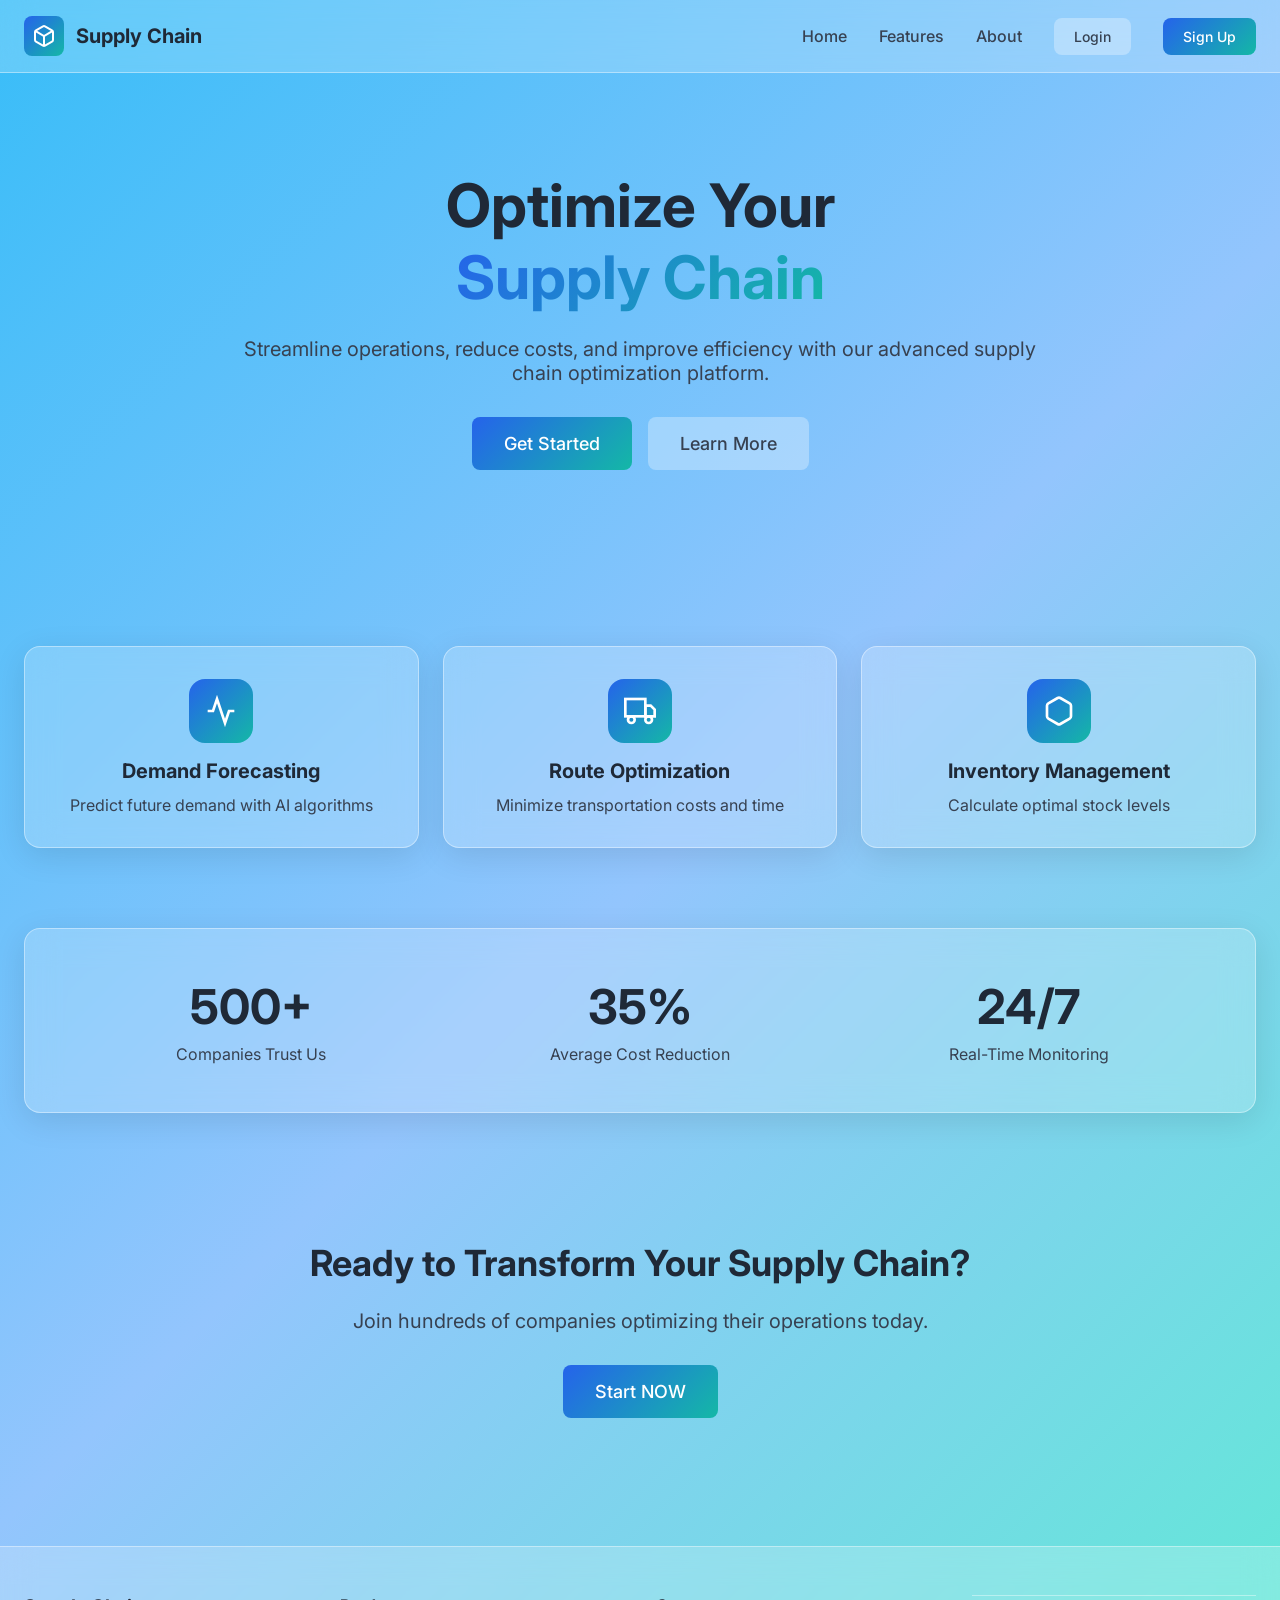
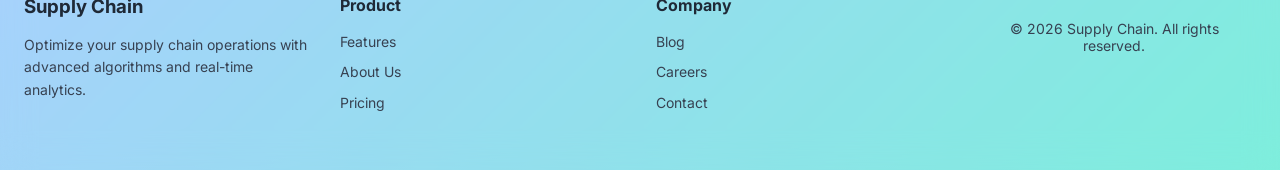
==== frontend/index.html @ 4887dc03 "added all pages" ====
<!DOCTYPE html>
<html lang="en">
<head>
  <meta charset="UTF-8">
  <meta name="viewport" content="width=device-width, initial-scale=1.0">
  <title>Supply Chain - Homepage</title>
  <link rel="stylesheet" href="style.css">
</head>
<body>
  <!-- Navbar -->
  <nav class="navbar">
    <div class="navbar-content">
      <a href="index.html" class="navbar-brand">
        <div class="brand-icon">
          <svg width="24" height="24" viewBox="0 0 24 24" fill="none" stroke="white" stroke-width="2">
            <path d="M21 16V8a2 2 0 0 0-1-1.73l-7-4a2 2 0 0 0-2 0l-7 4A2 2 0 0 0 3 8v8a2 2 0 0 0 1 1.73l7 4a2 2 0 0 0 2 0l7-4A2 2 0 0 0 21 16z"/>
            <polyline points="3.27 6.96 12 12.01 20.73 6.96"/>
            <line x1="12" y1="22.08" x2="12" y2="12"/>
          </svg>
        </div>
        <span class="brand-text">Supply Chain</span>
      </a>

      <ul class="nav-menu">
        <li><a href="index.html" class="nav-link">Home</a></li>
        <li><a href="features.html" class="nav-link">Features</a></li>
        <li><a href="about.html" class="nav-link">About</a></li>
        <li><a href="login.html" class="btn btn-secondary">Login</a></li>
        <li><a href="signup.html" class="btn btn-primary">Sign Up</a></li>
      </ul>

      <button class="mobile-menu-btn" onclick="toggleMobileMenu()">
        <svg width="24" height="24" viewBox="0 0 24 24" fill="none" stroke="currentColor" stroke-width="2">
          <line x1="3" y1="12" x2="21" y2="12"/>
          <line x1="3" y1="6" x2="21" y2="6"/>
          <line x1="3" y1="18" x2="21" y2="18"/>
        </svg>
      </button>
    </div>
  </nav>

  <!-- Hero Section -->
  <section class="hero">
    <div class="container">
      <h1>
        Optimize Your<br>
        <span class="gradient-text">Supply Chain</span>
      </h1>
      <p>
        Streamline operations, reduce costs, and improve efficiency with our advanced
        supply chain optimization platform.
      </p>
      <div class="hero-buttons">
        <a href="signup.html" class="btn btn-primary btn-lg">Get Started</a>
        <a href="about.html" class="btn btn-secondary btn-lg">Learn More</a>
      </div>
    </div>
  </section>

  <!-- Features Section -->
  <section class="container" style="padding: 80px 24px;">
    <div class="grid grid-cols-1 grid-cols-md-3">
      <div class="glass-card feature-card">
        <div class="feature-icon">
          <svg width="32" height="32" viewBox="0 0 24 24" fill="none" stroke="white" stroke-width="2">
            <polyline points="22 12 18 12 15 21 9 3 6 12 2 12"/>
          </svg>
        </div>
        <h3>Demand Forecasting</h3>
        <p>Predict future demand with AI algorithms</p>
      </div>

      <div class="glass-card feature-card">
        <div class="feature-icon">
          <svg width="32" height="32" viewBox="0 0 24 24" fill="none" stroke="white" stroke-width="2">
            <rect x="1" y="3" width="15" height="13"/>
            <polygon points="16 8 20 8 23 11 23 16 16 16 16 8"/>
            <circle cx="5.5" cy="18.5" r="2.5"/>
            <circle cx="18.5" cy="18.5" r="2.5"/>
          </svg>
        </div>
        <h3>Route Optimization</h3>
        <p>Minimize transportation costs and time</p>
      </div>

      <div class="glass-card feature-card">
        <div class="feature-icon">
          <svg width="32" height="32" viewBox="0 0 24 24" fill="none" stroke="white" stroke-width="2">
            <path d="M21 16V8a2 2 0 0 0-1-1.73l-7-4a2 2 0 0 0-2 0l-7 4A2 2 0 0 0 3 8v8a2 2 0 0 0 1 1.73l7 4a2 2 0 0 0 2 0l7-4A2 2 0 0 0 21 16z"/>
          </svg>
        </div>
        <h3>Inventory Management</h3>
        <p>Calculate optimal stock levels</p>
      </div>
    </div>
  </section>

  <!-- Stats Section -->
  <section class="container" style="padding: 0 24px 80px;">
    <div class="glass-card stats">
      <div class="stats-grid">
        <div class="stat-item">
          <h3>500+</h3>
          <p>Companies Trust Us</p>
        </div>
        <div class="stat-item">
          <h3>35%</h3>
          <p>Average Cost Reduction</p>
        </div>
        <div class="stat-item">
          <h3>24/7</h3>
          <p>Real-Time Monitoring</p>
        </div>
      </div>
    </div>
  </section>

  <!-- CTA Section -->
  <section class="hero" style="padding: 48px 24px;">
    <div class="container text-center">
      <h2 style="font-size: 36px; font-weight: 700; margin-bottom: 24px; color: #1f2937;">
        Ready to Transform Your Supply Chain?
      </h2>
      <p style="font-size: 20px; color: #374151; margin-bottom: 32px;">
        Join hundreds of companies optimizing their operations today.
      </p>
      <a href="signup.html" class="btn btn-primary btn-lg">Start NOW</a>
    </div>
  </section>

  <!-- Footer -->
  <footer class="footer">
    <div class="footer-content">
      <div class="footer-section">
        <h3>Supply Chain </h3>
        <p>Optimize your supply chain operations with advanced algorithms and real-time analytics.</p>
      </div>

      <div class="footer-section">
        <h4>Product</h4>
        <a href="features.html">Features</a>
        <a href="about.html">About Us</a>
        <a href="#">Pricing</a>
      </div>

      <div class="footer-section">
        <h4>Company</h4>
        <a href="#">Blog</a>
        <a href="#">Careers</a>
        <a href="#">Contact</a>
      </div>

    <div class="footer-bottom">
      <p>&copy; 2026 Supply Chain. All rights reserved.</p>
    </div>
  </footer>

  <script src="script.js"></script>
</body>
</html>
---- frontend/style.css ----
/* Google Fonts */
@import url('https://fonts.googleapis.com/css2?family=Inter:wght@300;400;500;600;700;800;900&display=swap');

/* Reset and Base Styles */
* {
  margin: 0;
  padding: 0;
  box-sizing: border-box;
}

body {
  font-family: 'Inter', -apple-system, BlinkMacSystemFont, 'Segoe UI', sans-serif;
  background: linear-gradient(135deg, #38bdf8 0%, #93c5fd 50%, #5eead4 100%);
  min-height: 100vh;
  color: #1f2937;
}

/* Glassmorphism Card */
.glass-card {
  background: rgba(255, 255, 255, 0.2);
  backdrop-filter: blur(16px);
  border-radius: 16px;
  border: 1px solid rgba(255, 255, 255, 0.4);
  box-shadow: 0 8px 32px rgba(0, 0, 0, 0.1);
}

/* Container */
.container {
  max-width: 1280px;
  margin: 0 auto;
  padding: 0 24px;
}

/* Navbar */
.navbar {
  background: rgba(255, 255, 255, 0.2);
  backdrop-filter: blur(16px);
  border-bottom: 1px solid rgba(255, 255, 255, 0.4);
  position: sticky;
  top: 0;
  z-index: 1000;
}

.navbar-content {
  display: flex;
  align-items: center;
  justify-content: space-between;
  padding: 16px 24px;
  max-width: 1280px;
  margin: 0 auto;
}

.navbar-brand {
  display: flex;
  align-items: center;
  gap: 12px;
  text-decoration: none;
  color: #1f2937;
}

.brand-icon {
  background: linear-gradient(135deg, #2563eb, #14b8a6);
  padding: 8px;
  border-radius: 8px;
  display: flex;
  align-items: center;
  justify-content: center;
}

.brand-text {
  font-size: 20px;
  font-weight: 700;
}

.nav-menu {
  display: flex;
  align-items: center;
  gap: 32px;
  list-style: none;
}

.nav-link {
  text-decoration: none;
  color: #374151;
  font-weight: 500;
  transition: color 0.3s;
}

.nav-link:hover {
  color: #1f2937;
}

.btn {
  padding: 10px 20px;
  border-radius: 8px;
  font-weight: 500;
  text-decoration: none;
  transition: all 0.3s;
  border: none;
  cursor: pointer;
  font-size: 14px;
  display: inline-flex;
  align-items: center;
  gap: 8px;
}

.btn-primary {
  background: linear-gradient(135deg, #2563eb, #14b8a6);
  color: white;
}

.btn-primary:hover {
  box-shadow: 0 8px 24px rgba(37, 99, 235, 0.4);
  transform: translateY(-2px);
}

.btn-secondary {
  background: rgba(255, 255, 255, 0.3);
  color: #374151;
}

.btn-secondary:hover {
  background: rgba(255, 255, 255, 0.5);
}

.btn-lg {
  padding: 16px 32px;
  font-size: 18px;
}

.mobile-menu-btn {
  display: none;
  background: none;
  border: none;
  cursor: pointer;
  padding: 8px;
}

/* Footer */
.footer {
  background: rgba(255, 255, 255, 0.2);
  backdrop-filter: blur(16px);
  border-top: 1px solid rgba(255, 255, 255, 0.4);
  margin-top: 80px;
}

.footer-content {
  padding: 48px 24px;
  max-width: 1280px;
  margin: 0 auto;
  display: grid;
  grid-template-columns: repeat(auto-fit, minmax(250px, 1fr));
  gap: 32px;
}

.footer-section h3,
.footer-section h4 {
  margin-bottom: 16px;
  color: #1f2937;
  font-weight: 700;
}

.footer-section p,
.footer-section a {
  color: #374151;
  font-size: 14px;
  line-height: 1.6;
  text-decoration: none;
  display: block;
  margin-bottom: 8px;
}

.footer-section a:hover {
  color: #1f2937;
}

.social-links {
  display: flex;
  gap: 16px;
}

.social-link {
  background: rgba(255, 255, 255, 0.3);
  padding: 8px;
  border-radius: 8px;
  display: flex;
  align-items: center;
  justify-content: center;
  transition: all 0.3s;
}

.social-link:hover {
  background: rgba(255, 255, 255, 0.5);
}

.footer-bottom {
  border-top: 1px solid rgba(255, 255, 255, 0.4);
  padding: 24px;
  text-align: center;
  color: #374151;
  font-size: 14px;
}

/* Hero Section */
.hero {
  text-align: center;
  padding: 96px 24px;
}

.hero h1 {
  font-size: 60px;
  font-weight: 700;
  line-height: 1.2;
  margin-bottom: 24px;
  color: #1f2937;
}

.gradient-text {
  background: linear-gradient(135deg, #2563eb, #14b8a6);
  -webkit-background-clip: text;
  -webkit-text-fill-color: transparent;
  background-clip: text;
}

.hero p {
  font-size: 20px;
  color: #374151;
  max-width: 800px;
  margin: 0 auto 32px;
}

.hero-buttons {
  display: flex;
  gap: 16px;
  justify-content: center;
  flex-wrap: wrap;
}

/* Grid Layouts */
.grid {
  display: grid;
  gap: 24px;
}

.grid-cols-1 { grid-template-columns: repeat(1, 1fr); }
.grid-cols-2 { grid-template-columns: repeat(2, 1fr); }
.grid-cols-3 { grid-template-columns: repeat(3, 1fr); }
.grid-cols-4 { grid-template-columns: repeat(4, 1fr); }

/* Feature Cards */
.feature-card {
  padding: 32px;
  text-align: center;
  transition: transform 0.3s;
}

.feature-card:hover {
  transform: scale(1.05);
}

.feature-icon {
  width: 64px;
  height: 64px;
  margin: 0 auto 16px;
  background: linear-gradient(135deg, #2563eb, #14b8a6);
  border-radius: 16px;
  display: flex;
  align-items: center;
  justify-content: center;
}

.feature-card h3 {
  font-size: 20px;
  font-weight: 700;
  margin-bottom: 12px;
  color: #1f2937;
}

.feature-card p {
  color: #374151;
}

/* Stats Section */
.stats {
  padding: 48px;
  text-align: center;
}

.stats-grid {
  display: grid;
  grid-template-columns: repeat(auto-fit, minmax(200px, 1fr));
  gap: 32px;
}

.stat-item h3 {
  font-size: 48px;
  font-weight: 700;
  color: #1f2937;
  margin-bottom: 8px;
}

.stat-item p {
  color: #374151;
}

/* Form Styles */
.form-container {
  width: 100%;
  max-width: 480px;
  margin: 0 auto;
  padding: 64px 24px;
}

.form-card {
  padding: 32px;
}

.form-header {
  text-align: center;
  margin-bottom: 32px;
}

.form-header h1 {
  font-size: 30px;
  font-weight: 700;
  background: linear-gradient(135deg, #2563eb, #14b8a6);
  -webkit-background-clip: text;
  -webkit-text-fill-color: transparent;
  background-clip: text;
  margin-top: 16px;
}

.form-group {
  margin-bottom: 20px;
}

.form-group label {
  display: block;
  margin-bottom: 8px;
  font-weight: 500;
  color: #1f2937;
  font-size: 14px;
}

.form-input {
  width: 100%;
  padding: 12px 16px;
  border: 1px solid rgba(255, 255, 255, 0.4);
  border-radius: 8px;
  font-size: 14px;
  background: rgba(255, 255, 255, 0.3);
  color: #1f2937;
  transition: all 0.3s;
}

.form-input:focus {
  outline: none;
  border-color: #2563eb;
  background: rgba(255, 255, 255, 0.5);
}

.form-footer {
  text-align: center;
  margin-top: 24px;
  font-size: 14px;
  color: #4b5563;
}

.form-footer a {
  color: #2563eb;
  font-weight: 600;
  text-decoration: none;
}

.form-footer a:hover {
  text-decoration: underline;
}

/* Dashboard Layout */
.dashboard {
  display: flex;
  min-height: 100vh;
}

.sidebar {
  width: 256px;
  background: rgba(255, 255, 255, 0.2);
  backdrop-filter: blur(16px);
  border-right: 1px solid rgba(255, 255, 255, 0.4);
  padding: 24px;
}

.sidebar-nav {
  list-style: none;
  margin-top: 24px;
}

.sidebar-nav li {
  margin-bottom: 8px;
}

.sidebar-link {
  display: flex;
  align-items: center;
  gap: 12px;
  padding: 12px 16px;
  border-radius: 12px;
  text-decoration: none;
  color: #374151;
  font-weight: 500;
  transition: all 0.3s;
}

.sidebar-link:hover {
  background: rgba(255, 255, 255, 0.3);
}

.sidebar-link.active {
  background: linear-gradient(135deg, #2563eb, #14b8a6);
  color: white;
  box-shadow: 0 4px 12px rgba(37, 99, 235, 0.3);
}

.dashboard-navbar {
  background: rgba(255, 255, 255, 0.2);
  backdrop-filter: blur(16px);
  border-bottom: 1px solid rgba(255, 255, 255, 0.4);
  padding: 16px 24px;
  display: flex;
  justify-content: space-between;
  align-items: center;
  position: sticky;
  top: 0;
  z-index: 100;
}

.profile-circle {
  width: 40px;
  height: 40px;
  border-radius: 50%;
  background: linear-gradient(135deg, #2563eb, #14b8a6);
  display: flex;
  align-items: center;
  justify-content: center;
  color: white;
  cursor: pointer;
  position: relative;
  transition: all 0.3s;
}

.profile-circle:hover {
  box-shadow: 0 4px 12px rgba(37, 99, 235, 0.5);
}

.profile-dropdown {
  position: absolute;
  top: 50px;
  right: 0;
  width: 200px;
  background: rgba(255, 255, 255, 0.9);
  backdrop-filter: blur(16px);
  border-radius: 12px;
  border: 1px solid rgba(255, 255, 255, 0.4);
  box-shadow: 0 8px 24px rgba(0, 0, 0, 0.15);
  display: none;
  overflow: hidden;
}

.profile-dropdown.show {
  display: block;
}

.profile-info {
  padding: 16px;
  border-bottom: 1px solid rgba(0, 0, 0, 0.1);
}

.profile-info p {
  margin: 0;
  color: #1f2937;
  font-weight: 600;
  font-size: 14px;
}

.profile-info small {
  color: #6b7280;
  font-size: 12px;
}

.profile-dropdown a {
  display: block;
  padding: 12px 16px;
  color: #374151;
  text-decoration: none;
  transition: background 0.3s;
  font-size: 14px;
}

.profile-dropdown a:hover {
  background: rgba(255, 255, 255, 0.5);
}

.main-content {
  flex: 1;
  padding: 32px;
}

.page-header {
  margin-bottom: 32px;
}

.page-header h1 {
  font-size: 36px;
  font-weight: 700;
  color: #1f2937;
  margin-bottom: 8px;
}

.page-header p {
  color: #6b7280;
  font-size: 16px;
}

/* Metric Cards */
.metric-card {
  padding: 24px;
  display: flex;
  justify-content: space-between;
  align-items: flex-start;
}

.metric-info h3 {
  font-size: 14px;
  color: #6b7280;
  margin-bottom: 12px;
}

.metric-info p {
  font-size: 30px;
  font-weight: 700;
  color: #1f2937;
}

.metric-icon {
  width: 48px;
  height: 48px;
  border-radius: 12px;
  display: flex;
  align-items: center;
  justify-content: center;
}

/* Data Section */
.data-section {
  padding: 24px;
  margin-bottom: 32px;
}

.data-section h2 {
  font-size: 24px;
  font-weight: 700;
  color: #1f2937;
  margin-bottom: 24px;
}

.form-row {
  display: grid;
  grid-template-columns: repeat(auto-fit, minmax(250px, 1fr));
  gap: 16px;
  margin-bottom: 16px;
}

/* Table Styles */
table {
  width: 100%;
  margin-top: 24px;
  border-collapse: collapse;
}

table thead tr {
  border-bottom: 2px solid rgba(0, 0, 0, 0.2);
}

table th {
  text-align: left;
  padding: 12px 16px;
  color: #374151;
  font-weight: 600;
  font-size: 14px;
}

table td {
  padding: 12px 16px;
  color: #1f2937;
  border-bottom: 1px solid rgba(0, 0, 0, 0.1);
}

table tbody tr:hover {
  background: rgba(255, 255, 255, 0.2);
}

/* Optimization Page */
.optimization-container {
  display: flex;
  align-items: center;
  justify-content: center;
  min-height: 500px;
}

.optimization-card {
  padding: 48px;
  text-align: center;
  max-width: 600px;
}

.optimization-icon {
  width: 96px;
  height: 96px;
  margin: 0 auto 24px;
  background: linear-gradient(135deg, #2563eb, #14b8a6);
  border-radius: 50%;
  display: flex;
  align-items: center;
  justify-content: center;
}

.optimization-card h2 {
  font-size: 28px;
  font-weight: 700;
  color: #1f2937;
  margin-bottom: 12px;
}

.optimization-card p {
  color: #6b7280;
  margin-bottom: 32px;
}

/* Loading Spinner */
.spinner {
  animation: spin 1s linear infinite;
}

@keyframes spin {
  from { transform: rotate(0deg); }
  to { transform: rotate(360deg); }
}

/* Progress Bar */
.progress-bar {
  width: 100%;
  height: 8px;
  background: rgba(255, 255, 255, 0.3);
  border-radius: 4px;
  overflow: hidden;
  margin-top: 32px;
}

.progress-fill {
  height: 100%;
  background: linear-gradient(90deg, #2563eb, #14b8a6);
  width: 0%;
  animation: progress 2s ease-in-out;
}

@keyframes progress {
  from { width: 0%; }
  to { width: 66%; }
}

/* Chart Placeholder */
.chart-placeholder {
  background: rgba(255, 255, 255, 0.3);
  border-radius: 12px;
  height: 256px;
  display: flex;
  align-items: center;
  justify-content: center;
  color: #6b7280;
}

/* Responsive Design */
@media (max-width: 768px) {
  .nav-menu {
    display: none;
  }

  .mobile-menu-btn {
    display: block;
  }

  .nav-menu.mobile-open {
    display: flex;
    flex-direction: column;
    position: absolute;
    top: 100%;
    left: 0;
    right: 0;
    background: rgba(255, 255, 255, 0.95);
    backdrop-filter: blur(16px);
    padding: 16px;
    gap: 16px;
    box-shadow: 0 8px 16px rgba(0, 0, 0, 0.1);
  }

  .hero h1 {
    font-size: 36px;
  }

  .grid-cols-2,
  .grid-cols-3,
  .grid-cols-4 {
    grid-template-columns: repeat(1, 1fr);
  }

  .dashboard {
    flex-direction: column;
  }

  .sidebar {
    width: 100%;
    border-right: none;
    border-bottom: 1px solid rgba(255, 255, 255, 0.4);
  }

  .sidebar-nav {
    display: flex;
    overflow-x: auto;
    margin-top: 0;
  }

  .sidebar-nav li {
    margin-bottom: 0;
    margin-right: 8px;
  }
}

@media (min-width: 768px) {
  .grid-cols-md-2 { grid-template-columns: repeat(2, 1fr); }
  .grid-cols-md-3 { grid-template-columns: repeat(3, 1fr); }
  .grid-cols-md-4 { grid-template-columns: repeat(4, 1fr); }
}

/* Utility Classes */
.text-center { text-align: center; }
.mt-4 { margin-top: 16px; }
.mt-8 { margin-top: 32px; }
.mb-4 { margin-bottom: 16px; }
.mb-8 { margin-bottom: 32px; }
.p-4 { padding: 16px; }
.p-6 { padding: 24px; }
.hidden { display: none; }
.flex { display: flex; }
.items-center { align-items: center; }
.justify-between { justify-content: space-between; }
.gap-4 { gap: 16px; }

/* Profile Page Extra Styling */

.profile-avatar {
  width: 70px;
  height: 70px;
  margin: 20px auto;
  border-radius: 50%;
  background: linear-gradient(135deg, #2563eb, #14b8a6);
  display: flex;
  align-items: center;
  justify-content: center;
  font-size: 28px;
  color: white;
  font-weight: bold;
}

.profile-info-box {
  background: rgba(255,255,255,0.1);
  padding: 15px;
  border-radius: 10px;
  margin-bottom: 20px;
  color: white;
}

.profile-info-box p {
  margin: 8px 0;
}

.back-btn {
  background: transparent;
  border: none;
  color: #38bdf8;
  cursor: pointer;
  margin-bottom: 10px;
  font-size: 14px;
}

.back-btn:hover {
  text-decoration: underline;
}

#msg {
  text-align: center;
  margin-top: 10px;
}
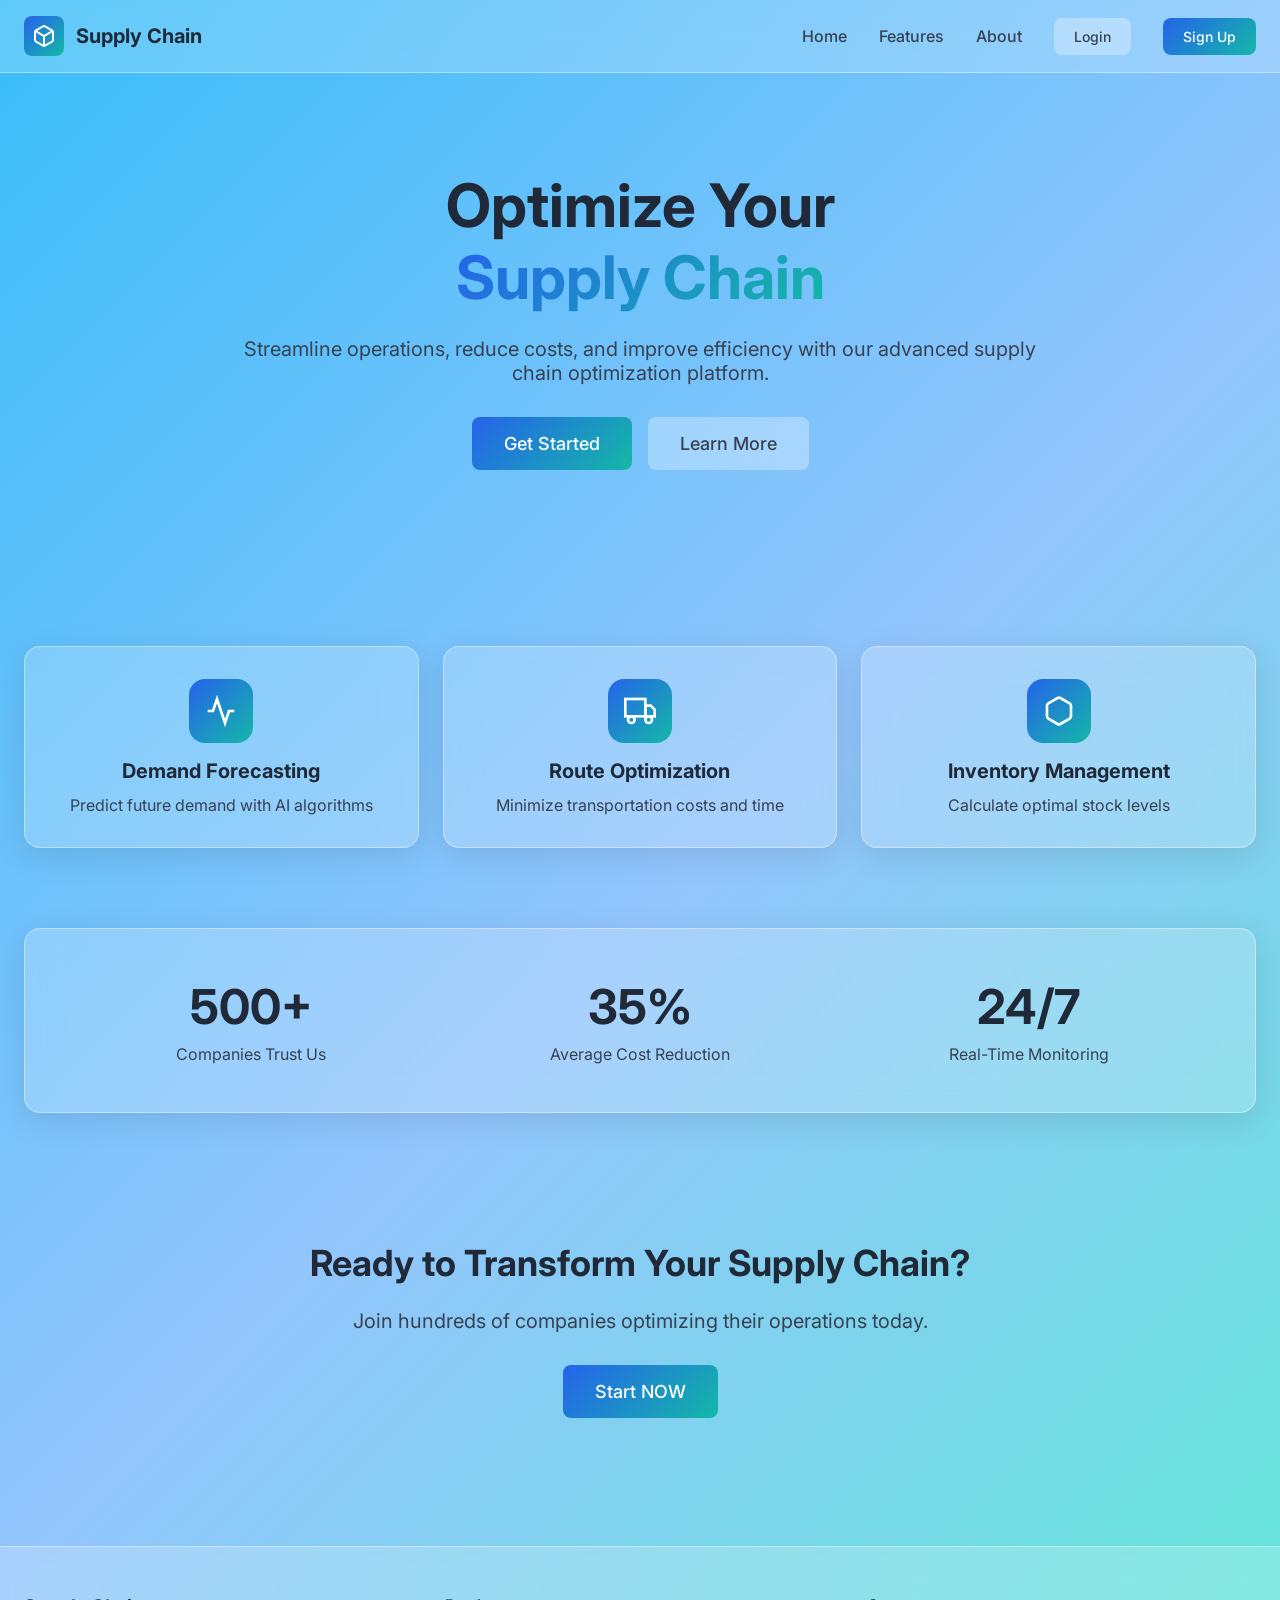
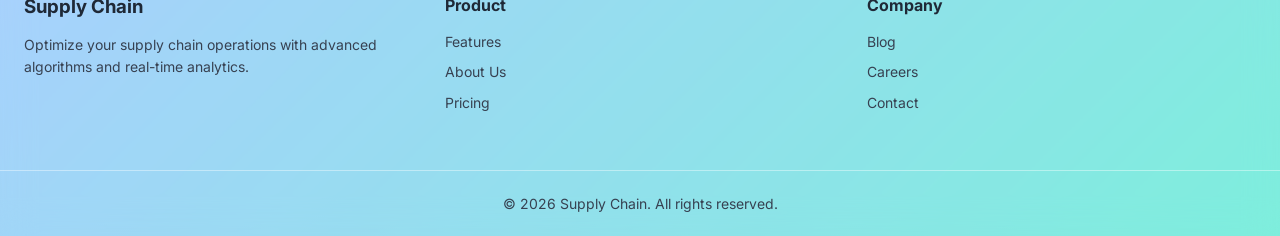
==== commit 0079d599: "basic changes" ====
--- a/frontend/index.html
+++ b/frontend/index.html
@@ -149,7 +149,7 @@
         <a href="#">Careers</a>
         <a href="#">Contact</a>
       </div>
-
+    </div>
     <div class="footer-bottom">
       <p>&copy; 2026 Supply Chain. All rights reserved.</p>
     </div>
--- a/frontend/style.css
+++ b/frontend/style.css
@@ -99,8 +99,10 @@
   border: none;
   cursor: pointer;
   font-size: 14px;
+
   display: inline-flex;
   align-items: center;
+  justify-content: center;   
   gap: 8px;
 }
 
@@ -758,7 +760,7 @@
 /* Profile Page Extra Styling */
 
 .profile-avatar {
-  width: 70px;
+  width: 80px;
   height: 70px;
   margin: 20px auto;
   border-radius: 50%;
@@ -772,11 +774,11 @@
 }
 
 .profile-info-box {
-  background: rgba(255,255,255,0.1);
+  background: rgba(255, 255, 255, 0.2);
   padding: 15px;
   border-radius: 10px;
   margin-bottom: 20px;
-  color: white;
+  color: rgb(9, 60, 65);
 }
 
 .profile-info-box p {
@@ -796,7 +798,7 @@
   text-decoration: underline;
 }
 
-#msg {
+#msg {  
   text-align: center;
   margin-top: 10px;
 }
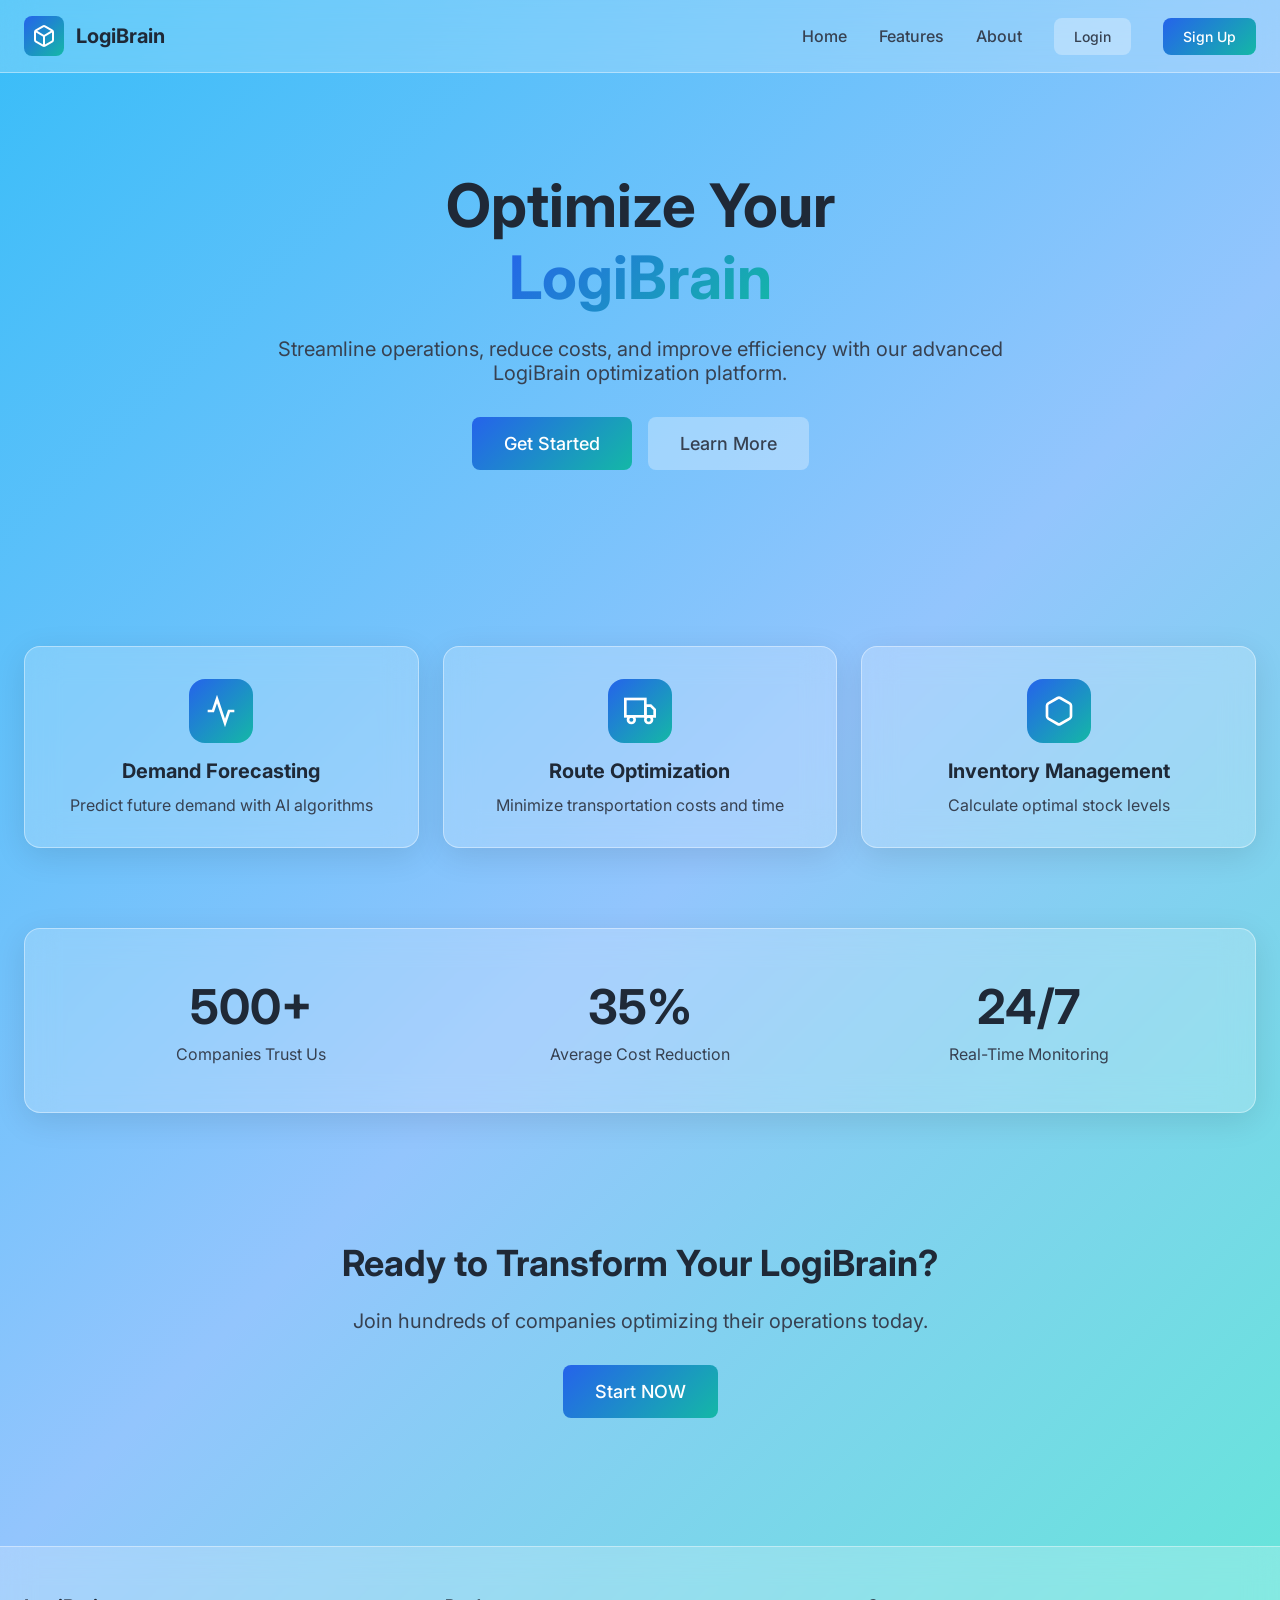
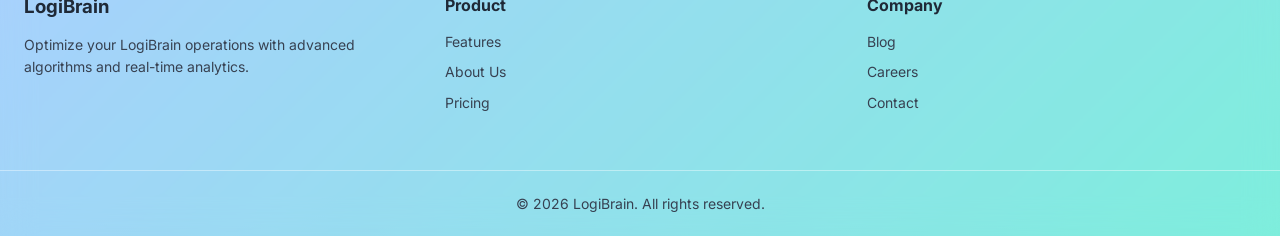
==== commit dc55e0ca: "added auto db creation, .env file example and some minor frontend changes" ====
--- a/frontend/index.html
+++ b/frontend/index.html
@@ -1,9 +1,9 @@
-<!DOCTYPE html>
+<!DOCTYPE htmle>
 <html lang="en">
 <head>
   <meta charset="UTF-8">
   <meta name="viewport" content="width=device-width, initial-scale=1.0">
-  <title>Supply Chain - Homepage</title>
+  <title>LogiBrain - Homepage</title>
   <link rel="stylesheet" href="style.css">
 </head>
 <body>
@@ -18,7 +18,7 @@
             <line x1="12" y1="22.08" x2="12" y2="12"/>
           </svg>
         </div>
-        <span class="brand-text">Supply Chain</span>
+        <span class="brand-text">LogiBrain</span>
       </a>
 
       <ul class="nav-menu">
@@ -44,11 +44,11 @@
     <div class="container">
       <h1>
         Optimize Your<br>
-        <span class="gradient-text">Supply Chain</span>
+        <span class="gradient-text">LogiBrain</span>
       </h1>
       <p>
         Streamline operations, reduce costs, and improve efficiency with our advanced
-        supply chain optimization platform.
+        LogiBrain optimization platform.
       </p>
       <div class="hero-buttons">
         <a href="signup.html" class="btn btn-primary btn-lg">Get Started</a>
@@ -119,7 +119,7 @@
   <section class="hero" style="padding: 48px 24px;">
     <div class="container text-center">
       <h2 style="font-size: 36px; font-weight: 700; margin-bottom: 24px; color: #1f2937;">
-        Ready to Transform Your Supply Chain?
+        Ready to Transform Your LogiBrain?
       </h2>
       <p style="font-size: 20px; color: #374151; margin-bottom: 32px;">
         Join hundreds of companies optimizing their operations today.
@@ -132,8 +132,8 @@
   <footer class="footer">
     <div class="footer-content">
       <div class="footer-section">
-        <h3>Supply Chain </h3>
-        <p>Optimize your supply chain operations with advanced algorithms and real-time analytics.</p>
+        <h3>LogiBrain </h3>
+        <p>Optimize your LogiBrain operations with advanced algorithms and real-time analytics.</p>
       </div>
 
       <div class="footer-section">
@@ -151,7 +151,7 @@
       </div>
     </div>
     <div class="footer-bottom">
-      <p>&copy; 2026 Supply Chain. All rights reserved.</p>
+      <p>&copy; 2026 LogiBrain. All rights reserved.</p>
     </div>
   </footer>
 
--- a/frontend/style.css
+++ b/frontend/style.css
@@ -128,6 +128,20 @@
 .btn-lg {
   padding: 16px 32px;
   font-size: 18px;
+}
+
+.btn-sm {
+  padding: 6px 12px;
+  font-size: 13px;
+}
+
+.btn-danger {
+  background: rgba(239, 68, 68, 0.25);
+  color: #991b1b;
+}
+
+.btn-danger:hover {
+  background: rgba(239, 68, 68, 0.4);
 }
 
 .mobile-menu-btn {
@@ -616,8 +630,8 @@
 }
 
 .optimization-icon {
-  width: 96px;
-  height: 96px;
+  width: 60px;
+  height: 60px;
   margin: 0 auto 24px;
   background: linear-gradient(135deg, #2563eb, #14b8a6);
   border-radius: 50%;
@@ -679,6 +693,81 @@
   align-items: center;
   justify-content: center;
   color: #6b7280;
+}
+
+.cost-analysis-card {
+  padding: 24px;
+  margin-bottom: 32px;
+}
+
+.cost-analysis-title {
+  font-size: 24px;
+  font-weight: 700;
+  margin-bottom: 8px;
+  color: #1f2937;
+}
+
+.cost-analysis-sub {
+  font-size: 14px;
+  color: #6b7280;
+  margin-bottom: 20px;
+}
+
+.cost-chart-wrap {
+  position: relative;
+  height: 300px;
+  max-width: 520px;
+  margin: 0 auto;
+}
+
+.cost-chart-empty {
+  text-align: center;
+  color: #6b7280;
+  padding: 48px 16px;
+  font-size: 15px;
+}
+
+.table-actions {
+  white-space: nowrap;
+}
+
+.sc-hint {
+  font-size: 13px;
+  color: #6b7280;
+  margin-top: 8px;
+  line-height: 1.45;
+}
+
+.dash-latest-grid {
+  display: grid;
+  grid-template-columns: repeat(auto-fill, minmax(160px, 1fr));
+  gap: 16px 24px;
+  align-items: start;
+}
+
+.dash-latest-grid > div {
+  display: flex;
+  flex-direction: column;
+  gap: 4px;
+}
+
+.dash-latest-grid .dash-latest-path {
+  grid-column: 1 / -1;
+}
+
+.dash-latest-label {
+  font-size: 12px;
+  font-weight: 600;
+  text-transform: uppercase;
+  letter-spacing: 0.04em;
+  color: #6b7280;
+}
+
+.dash-latest-grid span:not(.dash-latest-label) {
+  font-size: 16px;
+  font-weight: 600;
+  color: #1f2937;
+  word-break: break-word;
 }
 
 /* Responsive Design */
@@ -801,4 +890,46 @@
 #msg {  
   text-align: center;
   margin-top: 10px;
+}
+
+/* Wrap each input in a div.input-wrap for the icon + unit badge layout */
+.input-wrap {
+  display: flex;
+  align-items: center;
+  background: rgba(255, 255, 255, 0.22);
+  border: 1px solid rgba(255, 255, 255, 0.4);
+  border-radius: 12px;
+  padding: 0 14px;
+  transition: border 0.2s, background 0.2s, box-shadow 0.2s;
+}
+
+.input-wrap:focus-within {
+  background: rgba(255, 255, 255, 0.32);
+  border-color: rgba(255, 255, 255, 0.75);
+  box-shadow: 0 0 0 3px rgba(255, 255, 255, 0.18);
+}
+
+.input-field {
+  background: transparent;
+  border: none;
+  outline: none;
+  flex: 1;
+  padding: 10px 8px;
+  font-size: 14px;
+  color: #fff;
+}
+
+.input-field::placeholder {
+  color: rgba(85, 84, 84, 0.5);
+}
+
+.field-label {
+  font-size: 11px;
+  font-weight: 500;
+  letter-spacing: 0.08em;
+  text-transform: uppercase;
+  color: rgba(0, 0, 0, 0.75);
+  padding-left: 4px;
+  margin-bottom: 5px;
+  display: block;
 }
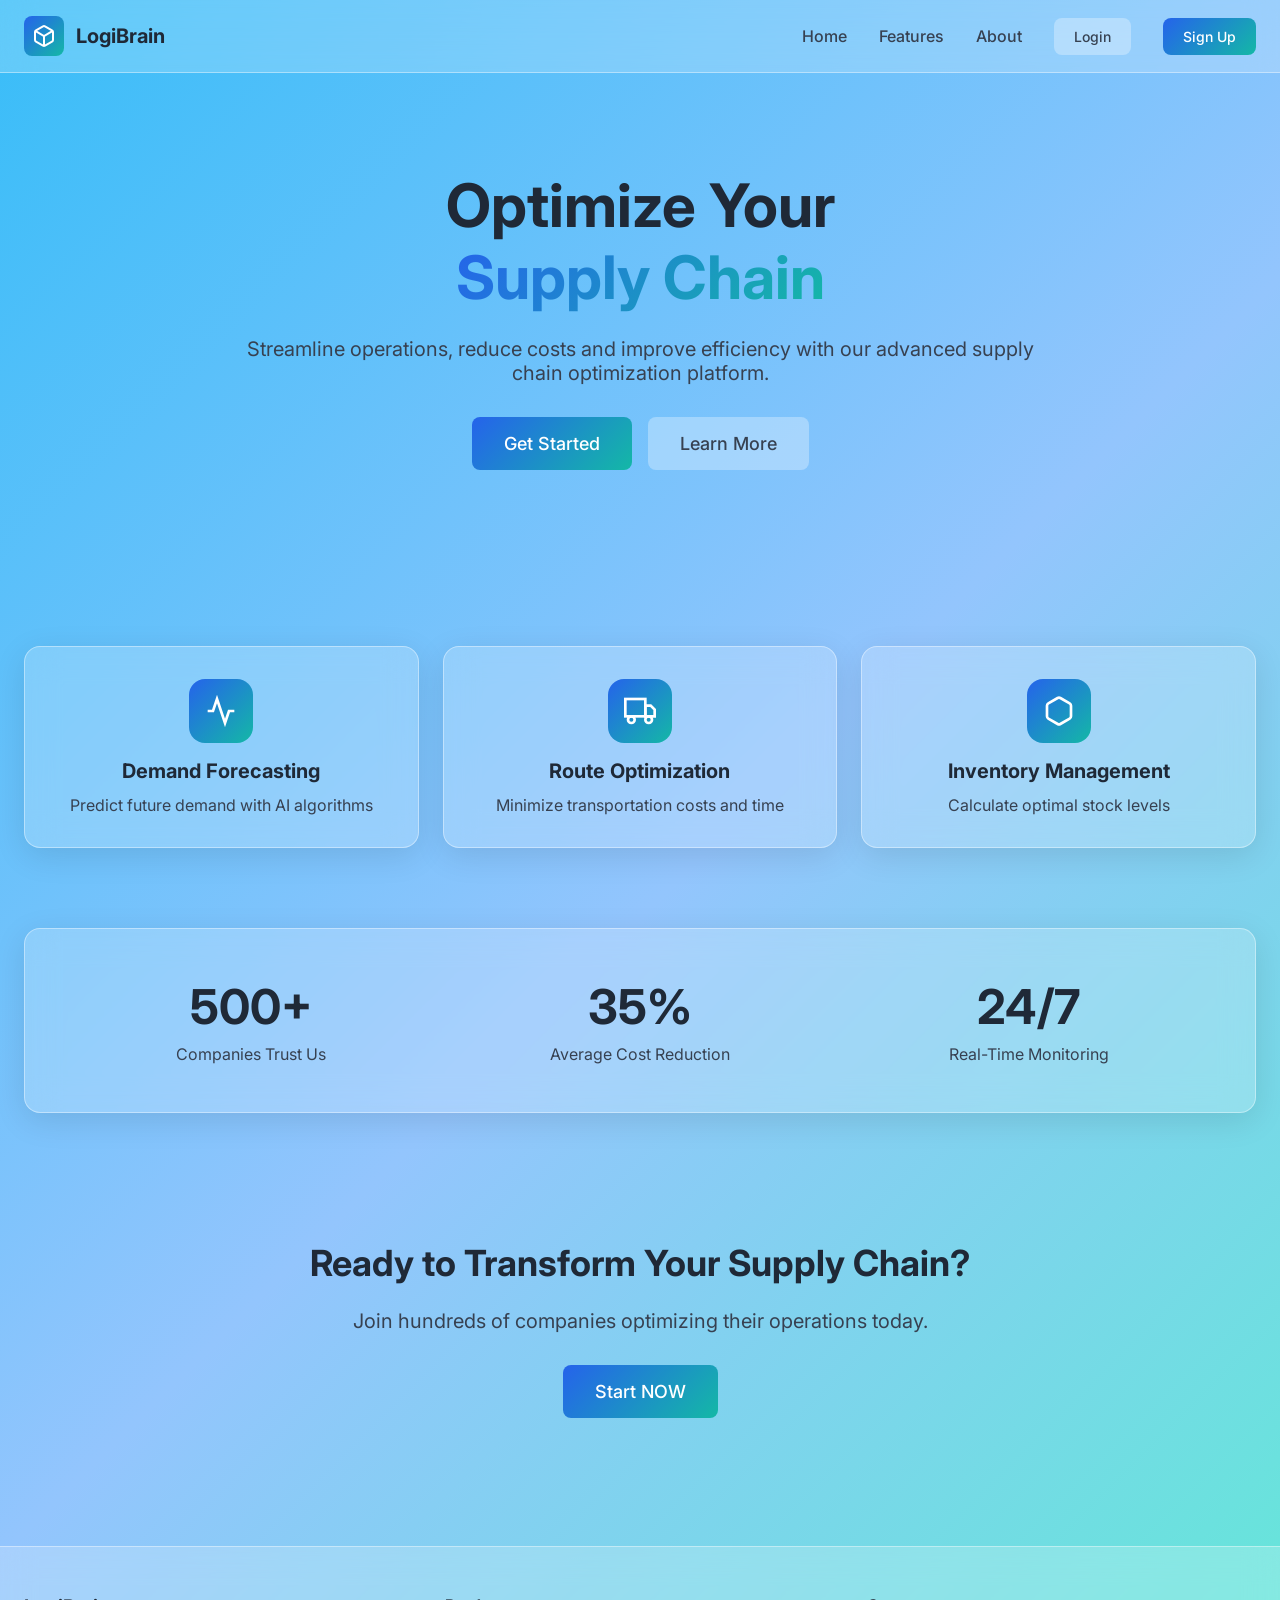
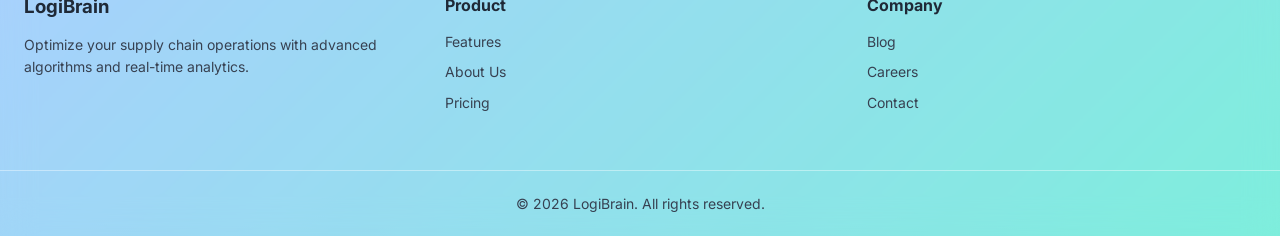
==== commit e3def5bb: "Fixed naming issues" ====
--- a/frontend/index.html
+++ b/frontend/index.html
@@ -44,11 +44,11 @@
     <div class="container">
       <h1>
         Optimize Your<br>
-        <span class="gradient-text">LogiBrain</span>
+        <span class="gradient-text">Supply Chain</span>
       </h1>
       <p>
-        Streamline operations, reduce costs, and improve efficiency with our advanced
-        LogiBrain optimization platform.
+        Streamline operations, reduce costs and improve efficiency with our advanced
+        supply chain optimization platform.
       </p>
       <div class="hero-buttons">
         <a href="signup.html" class="btn btn-primary btn-lg">Get Started</a>
@@ -119,7 +119,7 @@
   <section class="hero" style="padding: 48px 24px;">
     <div class="container text-center">
       <h2 style="font-size: 36px; font-weight: 700; margin-bottom: 24px; color: #1f2937;">
-        Ready to Transform Your LogiBrain?
+        Ready to Transform Your Supply Chain?
       </h2>
       <p style="font-size: 20px; color: #374151; margin-bottom: 32px;">
         Join hundreds of companies optimizing their operations today.
@@ -133,7 +133,7 @@
     <div class="footer-content">
       <div class="footer-section">
         <h3>LogiBrain </h3>
-        <p>Optimize your LogiBrain operations with advanced algorithms and real-time analytics.</p>
+        <p>Optimize your supply chain operations with advanced algorithms and real-time analytics.</p>
       </div>
 
       <div class="footer-section">
